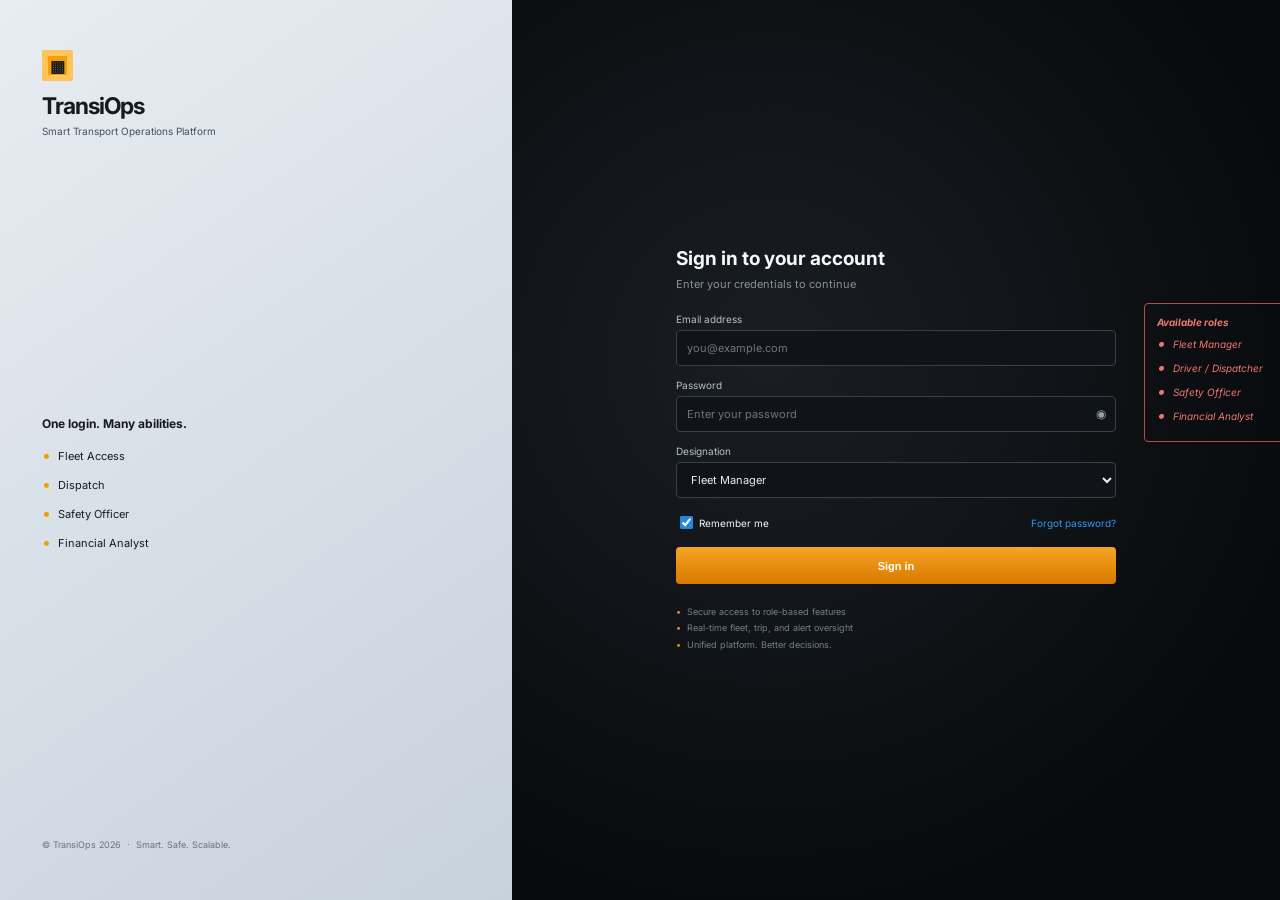
==== frontend/analytics.html @ 62c71bc3 "feat(frontend): complete operations workflows and Docker setup" ====
<!doctype html>
<html lang="en">

<head>
  <meta charset="utf-8">
  <meta name="viewport" content="width=device-width,initial-scale=1">
  <title>TransitOps | Reports</title>
  <link rel="stylesheet" href="css/global.css">
</head>

<body data-page="analytics">
  <div class="app">
    <aside class="sidebar">
      <div class="brand">Transi<b>Ops</b></div>
      <nav class="nav"><a href="dashboard.html">Dashboard</a><a href="vehicles.html">Vehicles</a><a
          href="drivers.html">Drivers</a><a href="trips.html">Trips</a><a href="maintenance.html">Maintenance</a><a
          href="fuel.html">Fuel & Expenses</a><a class="active" href="analytics.html">Reports</a><a
          href="settings.html">Settings</a></nav>
    </aside>
    <main class="main">
      <header class="topbar"><input class="search" placeholder="Search reports...">
        <div class="user" id="currentRole">Role: — <span class="avatar">T</span></div>
      </header>
      <section class="page">
        <div class="page-head">
          <div>
            <h1>Reports & Analytics</h1>
            <p>Operational cost, fuel efficiency, fleet utilization and vehicle ROI.</p>
          </div>
          <div class="report-actions"><button class="button blue" id="exportCsv">Export CSV</button></div>
        </div>
        <div class="summary-grid">
          <article class="summary"><span>Total operational cost</span><strong id="reportCost">₹0</strong></article>
          <article class="summary"><span>Fuel efficiency</span><strong id="reportEfficiency">—</strong></article>
          <article class="summary"><span>Fleet utilization</span><strong id="reportUtilization">0%</strong></article>
          <article class="summary"><span>Total planned distance</span><strong id="reportDistance">0 km</strong>
          </article>
          <article class="summary"><span>Fuel consumed</span><strong id="reportFuel">0 L</strong></article>
          <article class="summary"><span>Vehicle ROI</span><strong id="reportRoi">—</strong></article>
        </div>
        <section class="card table-card">
          <h2 class="section-title">Vehicle cost & efficiency</h2>
          <table>
            <thead>
              <tr>
                <th>Vehicle</th>
                <th>Fuel cost</th>
                <th>Maintenance cost</th>
                <th>Other expense</th>
                <th>Operational cost</th>
                <th>Fuel efficiency</th>
                <th>ROI</th>
              </tr>
            </thead>
            <tbody id="reportRows"></tbody>
          </table>
          <div id="reportEmpty" class="empty-state"><b>No report data yet</b>Add vehicles, fuel logs or maintenance
            records to generate analytics.</div>
        </section>
      </section>
    </main>
  </div>
  <script src="js/app.js"></script>
</body>

</html>
---- frontend/css/global.css ----
:root {
  --bg: #07090b;
  --panel: #101419;
  --panel-2: #151a20;
  --line: #2a3037;
  --muted: #8f98a3;
  --text: #f2f5f7;
  --orange: #f59b13;
  --blue: #4aa3ff;
  --green: #25c55a;
  --red: #f05252;
  --yellow: #f8b728;
}

* {
  box-sizing: border-box;
}

body {
  margin: 0;
  background: var(--bg);
  color: var(--text);
  font-family: Inter, Poppins, Arial, sans-serif;
  font-size: 13px;
  overflow-x: hidden;
}

a {
  color: inherit;
  text-decoration: none;
}

.app {
  min-height: 100vh;
  display: grid;
  grid-template-columns: 132px 1fr;
}

.sidebar {
  background: linear-gradient(180deg, #12171c, #0b0e12);
  border-right: 1px solid var(--line);
  padding: 21px 11px;
}

.brand {
  font-size: 15px;
  font-weight: 800;
  letter-spacing: -.7px;
  margin: 0 9px 28px;
}

.brand b {
  color: var(--orange);
}

.nav {
  display: grid;
  gap: 4px;
}

.nav a {
  color: #d0d6db;
  border-radius: 4px;
  padding: 10px 9px;
  font-size: 12px;
}

.nav a:hover,
.nav a.active {
  background: linear-gradient(90deg, #754408, #c97407);
  color: #fff;
  box-shadow: inset 0 0 0 1px #ec920c;
}

.main {
  min-width: 0;
}

.topbar {
  height: 70px;
  border-bottom: 1px solid var(--line);
  display: flex;
  align-items: center;
  justify-content: space-between;
  padding: 0 27px;
  background: #101419;
}

.search {
  width: 205px;
  height: 31px;
  background: #0a0d10;
  border: 1px solid #303740;
  color: #e4e9ec;
  border-radius: 4px;
  padding: 0 10px;
  font-size: 11px;
}

.search::placeholder {
  color: #727b84
}

.user {
  display: flex;
  align-items: center;
  gap: 12px;
  color: #c9d0d6;
  font-size: 11px
}

.avatar {
  width: 27px;
  height: 27px;
  border-radius: 50%;
  display: grid;
  place-items: center;
  background: #4b9ce4;
  color: #10263d;
  font-weight: 800;
  font-size: 14px;
}

.page {
  padding: 25px 27px 38px;
}

.page-head {
  display: flex;
  justify-content: space-between;
  align-items: center;
  margin-bottom: 22px;
}

.page-head h1 {
  font-size: 20px;
  margin: 0;
  letter-spacing: -.4px;
}

.page-head p {
  color: var(--muted);
  margin: 4px 0 0;
  font-size: 12px;
}

.filters {
  display: flex;
  gap: 9px;
  margin-bottom: 17px;
}

.filter {
  background: #11161b;
  color: #c8d0d7;
  border: 1px solid #303841;
  border-radius: 3px;
  padding: 7px 9px;
  min-width: 95px;
  font-size: 10px;
}

.button {
  border: 0;
  border-radius: 4px;
  background: linear-gradient(180deg, #f7aa2d, #dc7900);
  padding: 9px 15px;
  color: #fff;
  cursor: pointer;
  font-weight: 700;
  font-size: 11px;
  box-shadow: 0 1px 0 #ffbd50 inset;
}

.button:hover {
  filter: brightness(1.08)
}

.button.blue {
  background: linear-gradient(180deg, #59adff, #1974d2);
  box-shadow: none
}

.button.red {
  background: #e95050;
  box-shadow: none
}

.button.gray {
  background: #242b35;
  box-shadow: none;
  color: #dbe1e5
}

.stats {
  display: grid;
  grid-template-columns: repeat(7, minmax(0, 1fr));
  gap: 12px;
  margin-bottom: 28px;
}

.stat {
  border: 1px solid #343b44;
  min-height: 81px;
  padding: 14px 12px;
  border-radius: 4px;
  background: linear-gradient(135deg, #151a20, #0d1014);
  position: relative;
  overflow: hidden
}

.stat:before {
  content: "";
  position: absolute;
  width: 3px;
  top: 0;
  bottom: 0;
  left: 0;
  background: var(--accent, #68727d)
}

.stat span {
  font-size: 9px;
  color: #b6bec6;
  text-transform: uppercase
}

.stat strong {
  display: block;
  font-size: 25px;
  line-height: 1.25;
  margin-top: 5px
}

.stat.orange {
  --accent: var(--orange)
}

.stat.green {
  --accent: var(--green)
}

.stat.blue {
  --accent: var(--blue)
}

.stat.red {
  --accent: var(--red)
}

.split {
  display: grid;
  grid-template-columns: 1.28fr .8fr;
  gap: 26px;
}

.section-title {
  margin: 0 0 14px;
  font-size: 12px;
  text-transform: uppercase;
  color: #c6cdd3;
  letter-spacing: .15px
}

.card {
  background: linear-gradient(135deg, #11161b, #0c0f13);
  border: 1px solid #282f36;
  border-radius: 4px;
  padding: 16px;
}

table {
  border-collapse: collapse;
  width: 100%
}

th {
  text-align: left;
  color: #9099a2;
  font-size: 9px;
  font-weight: 600;
  padding: 0 0 12px;
  text-transform: uppercase
}

td {
  padding: 10px 0;
  border-top: 1px solid #252b31;
  font-size: 11px;
  color: #dbe0e4
}

tr:first-child td {
  border-top: 0
}

.muted {
  color: var(--muted)
}

.badge {
  display: inline-block;
  padding: 4px 9px;
  border-radius: 4px;
  font-size: 9px;
  font-weight: 700;
  min-width: 58px;
  text-align: center
}

.badge.green {
  background: #0fa840;
  color: #07190e
}

.badge.blue {
  background: #368fe8;
  color: #071a2f
}

.badge.yellow {
  background: #e6a50b;
  color: #2d1900
}

.badge.red {
  background: #f04c50;
  color: #2e0606
}

.badge.gray {
  background: #65717d;
  color: #101519
}

.progress-row {
  display: grid;
  grid-template-columns: 80px 1fr 28px;
  align-items: center;
  gap: 10px;
  margin: 13px 0;
  font-size: 11px
}

.bar {
  height: 9px;
  background: #20262d;
  border-radius: 2px;
  overflow: hidden
}

.bar i {
  height: 100%;
  display: block;
  background: var(--bar, var(--green))
}

.note {
  font-size: 10px;
  color: var(--orange);
  margin-top: 14px
}

.actions {
  display: flex;
  gap: 7px
}

.small-btn {
  border: 0;
  border-radius: 3px;
  padding: 5px 10px;
  font-size: 9px;
  font-weight: 700;
  background: #2a9be8;
  color: #061923;
  cursor: pointer
}

.small-btn.orange {
  background: var(--orange);
  color: #321800
}

.table-card {
  padding: 17px 16px;
  overflow-x: auto
}

.table-card table {
  table-layout: auto;
  min-width: 620px
}

.table-card td,
.table-card th {
  white-space: nowrap
}

.route {
  color: #ccd4da
}

.status-dot {
  display: inline-block;
  width: 8px;
  height: 8px;
  border-radius: 50%;
  background: var(--green);
  margin-right: 5px
}

.status-dot.wait {
  background: var(--yellow)
}

.dispatcher {
  display: grid;
  grid-template-columns: 1.35fr 1fr;
  gap: 24px
}

.steps {
  display: flex;
  align-items: center;
  justify-content: space-between;
  margin: 5px 4px 26px
}

.step {
  position: relative;
  text-align: center;
  color: #aab2bb;
  font-size: 9px;
  flex: 1
}

.step:before {
  content: "";
  display: block;
  width: 12px;
  height: 12px;
  border-radius: 50%;
  background: #e5e9ec;
  margin: 0 auto 7px;
  position: relative;
  z-index: 1
}

.step:not(:last-child):after {
  content: "";
  position: absolute;
  height: 2px;
  background: #78818a;
  left: 51%;
  right: -49%;
  top: 5px
}

.step.active {
  color: var(--green)
}

.step.active:before {
  background: var(--green)
}

.form-grid {
  display: grid;
  gap: 10px
}

.field label {
  display: block;
  color: #a8b0b9;
  font-size: 9px;
  margin-bottom: 5px;
  text-transform: uppercase
}

.field input,
.field select,
.field textarea {
  width: 100%;
  height: 34px;
  border: 1px solid #39414b;
  border-radius: 3px;
  background: #0c1014;
  color: #dce1e5;
  padding: 0 9px;
  font: inherit;
  font-size: 11px
}

.field textarea {
  height: 58px;
  padding-top: 8px;
  resize: none;
  border-color: #b44343
}

.form-actions {
  display: flex;
  gap: 10px;
  margin-top: 13px
}

.form-actions .button {
  flex: 1
}

.live-title {
  display: flex;
  justify-content: space-between;
  align-items: center;
  border-bottom: 1px solid #272e35;
  padding-bottom: 11px;
  margin-bottom: 7px
}

.live-title h3 {
  font-size: 12px;
  margin: 0
}

.live-item {
  padding: 12px 0;
  border-bottom: 1px solid #272e35
}

.live-item strong {
  font-size: 11px
}

.live-item .live-meta {
  display: flex;
  justify-content: space-between;
  color: #87919a;
  font-size: 9px;
  margin-top: 5px
}

.live-item .actions {
  margin-top: 9px
}

.estimate {
  margin-top: 15px
}

.estimate h3 {
  font-size: 11px;
  margin: 0 0 10px
}

.estimate p {
  color: #a9b2ba;
  font-size: 10px;
  line-height: 1.7;
  margin: 0
}

.validation-card { align-self: start; }
.rule-check { align-items: center; border-bottom: 1px solid #272e35; display: grid; gap: 10px; grid-template-columns: 25px 1fr auto; padding: 14px 0; }
.rule-check:last-of-type { border-bottom: 0; }
.rule-check .rule-icon { align-items: center; background: #27313a; border-radius: 50%; color: #96a1aa; display: flex; font-size: 13px; height: 22px; justify-content: center; width: 22px; }
.rule-check strong { display: block; font-size: 11px; }.rule-check p { color: #87919a; font-size: 9px; line-height: 1.4; margin: 3px 0 0; }.rule-check b { color: #aab4bd; font-size: 9px; }
.rule-check.pass .rule-icon { background: #155d2f; color: #71e59b; }.rule-check.pass b { color: #62d98c; }.rule-check.fail .rule-icon { background: #642629; color: #ff9595; }.rule-check.fail b { color: #ff8a8a; }
.trip-list { margin-top: 22px; }

.decision-panel { background: linear-gradient(115deg, #111a21, #11161b); border: 1px solid #2f3942; border-radius: 6px; margin: 0 0 25px; padding: 16px; }
.decision-heading { align-items: center; display: flex; justify-content: space-between; margin-bottom: 13px; }.decision-heading h2 { font-size: 14px; margin: 3px 0 0; }.eyebrow { color: #52a5ee; font-size: 9px; font-weight: 700; letter-spacing: .12em; }
.decision-grid { display: grid; gap: 12px; grid-template-columns: repeat(3, 1fr); }.decision-grid article { align-items: center; background: #0d1217; border: 1px solid #263039; border-radius: 4px; display: flex; gap: 10px; min-width: 0; padding: 11px; }.decision-grid b { display: block; font-size: 11px; overflow: hidden; text-overflow: ellipsis; white-space: nowrap; }.decision-grid p { color: #8c97a0; font-size: 9px; margin: 4px 0 0; }
.decision-icon { align-items: center; background: #165d31; border-radius: 50%; color: #71e59b; display: flex; flex: 0 0 auto; font-size: 13px; font-weight: 800; height: 25px; justify-content: center; width: 25px; }.decision-icon.warn { background: #61470f; color: #ffd36d; }.decision-icon.blue-dot { background: #174e7d; color: #8ac6ff; }

@media(max-width:1100px) {
  .stats {
    grid-template-columns: repeat(3, 1fr)
  }

  .split,
  .dispatcher {
    grid-template-columns: 1fr
  }

  .app {
    grid-template-columns: 120px minmax(0, 1fr)
  }

  .sidebar {
    padding-left: 8px;
    padding-right: 8px
  }

  .topbar,
  .page {
    padding-left: 20px;
    padding-right: 20px
  }
}

@media(max-width:700px) {
  .app {
    display: block
  }

  .sidebar {
    border-right: 0;
    border-bottom: 1px solid var(--line);
    padding: 13px 12px 10px
  }

  .brand {
    margin: 0 4px 11px
  }

  .nav {
    display: flex;
    overflow-x: auto;
    gap: 6px;
    padding-bottom: 3px
  }

  .nav a {
    flex: 0 0 auto;
    padding: 8px 10px;
    font-size: 11px
  }

  .nav::-webkit-scrollbar {
    height: 4px
  }

  .nav::-webkit-scrollbar-thumb {
    background: #39414a;
    border-radius: 5px
  }

  .topbar {
    height: 58px;
    padding: 0 14px
  }

  .search {
    width: min(56vw, 205px)
  }

  .user {
    gap: 7px;
    font-size: 10px
  }

  .page {
    padding: 19px 14px 30px
  }

  .page-head {
    align-items: flex-start;
    gap: 12px;
    margin-bottom: 18px
  }

  .page-head h1 {
    font-size: 18px
  }

  .page-head p {
    line-height: 1.5
  }

  .page-head .button {
    white-space: nowrap;
    padding: 9px 11px
  }

  .filters {
    flex-wrap: wrap;
    gap: 7px
  }

  .filter {
    flex: 1 1 120px;
    min-width: 0
  }

  .stats {
    grid-template-columns: repeat(2, minmax(0, 1fr));
    gap: 9px;
    margin-bottom: 22px
  }

  .stat {
    min-height: 73px;
    padding: 11px
  }

  .stat strong {
    font-size: 22px
  }

  .split,
  .dispatcher {
    gap: 18px
  }

  .card {
    padding: 13px
  }

  .table-card {
    padding: 13px
  }

  .progress-row {
    grid-template-columns: 70px minmax(0, 1fr) 22px;
    gap: 7px
  }

  .live-item .live-meta {
    gap: 10px
  }

  .steps {
    margin-left: 0;
    margin-right: 0
  }

  .step {
    font-size: 8px
  }

  .form-actions {
    flex-direction: column
  }

  .form-actions .button {
    width: 100%
  }

  .decision-grid {
    grid-template-columns: 1fr
  }
}

@media(max-width:380px) {
  .stats {
    grid-template-columns: 1fr
  }

  .user {
    font-size: 0
  }

  .avatar {
    width: 25px;
    height: 25px
  }

  .page-head {
    flex-direction: column
  }

  .page-head .button {
    width: 100%
  }

  .steps {
    overflow: hidden
  }

  .step {
    min-width: 47px
  }

  .filter {
    flex-basis: 100%
  }
}

.stat.yellow {
  --accent: var(--yellow)
}

.empty-state {
  padding: 42px 18px;
  text-align: center;
  color: var(--muted);
  border: 1px dashed #39414a;
  border-radius: 4px
}

.empty-state b {
  display: block;
  color: #d9e0e6;
  font-size: 13px;
  margin-bottom: 6px
}

.management {
  display: grid;
  grid-template-columns: minmax(280px, .75fr) minmax(0, 1.25fr);
  gap: 22px
}

.form-card h2 {
  font-size: 14px;
  margin: 0 0 16px
}

.form-card .button {
  margin-top: 4px;
  width: 100%
}

.form-card .field input,
.form-card .field select {
  height: 37px
}

.table-actions {
  display: flex;
  gap: 6px
}

.danger-btn {
  border: 0;
  border-radius: 3px;
  background: #54272a;
  color: #ff9999;
  padding: 5px 8px;
  font-size: 9px;
  cursor: pointer
}

.secondary-btn {
  border: 0;
  border-radius: 3px;
  background: #26303a;
  color: #d3dbe0;
  padding: 5px 8px;
  font-size: 9px;
  cursor: pointer
}

.summary-grid {
  display: grid;
  grid-template-columns: repeat(3, 1fr);
  gap: 12px;
  margin-bottom: 20px
}

.summary {
  background: #10161b;
  border: 1px solid #303841;
  padding: 14px;
  border-radius: 4px
}

.summary span {
  font-size: 10px;
  color: #a3adb6
}

.summary strong {
  display: block;
  font-size: 21px;
  margin-top: 5px
}

.notice {
  padding: 10px 12px;
  border-radius: 4px;
  background: #13251a;
  color: #82dca0;
  font-size: 11px;
  margin: 0 0 15px;
  display: none
}

.notice.error {
  background: #321a1c;
  color: #ff9e9e
}

.report-actions {
  display: flex;
  gap: 9px;
  flex-wrap: wrap
}

.permissions td {
  text-align: center
}

.permissions td:first-child {
  text-align: left
}

.permissions input {
  accent-color: #f59b13
}

@media(max-width:900px) {
  .management {
    grid-template-columns: 1fr
  }

  .summary-grid {
    grid-template-columns: repeat(2, 1fr)
  }
}

@media(max-width:500px) {
  .summary-grid {
    grid-template-columns: 1fr
  }

  .table-actions {
    flex-wrap: wrap
  }
}
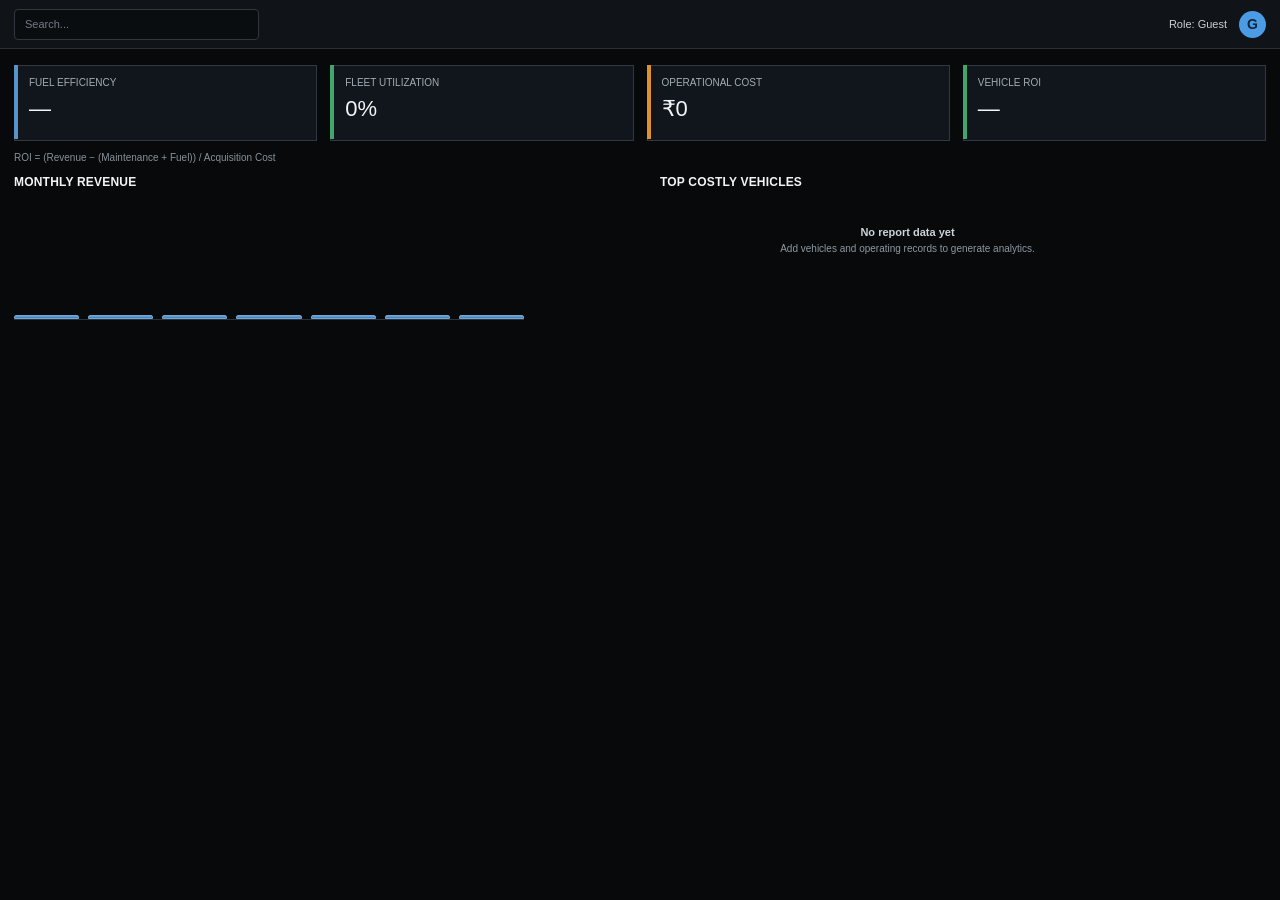
==== commit 99dd4851: "update frontend files" ====
--- a/frontend/analytics.html
+++ b/frontend/analytics.html
@@ -10,57 +10,71 @@
 
 <body data-page="analytics">
   <div class="app">
-    <aside class="sidebar">
-      <div class="brand">Transi<b>Ops</b></div>
-      <nav class="nav"><a href="dashboard.html">Dashboard</a><a href="vehicles.html">Vehicles</a><a
-          href="drivers.html">Drivers</a><a href="trips.html">Trips</a><a href="maintenance.html">Maintenance</a><a
-          href="fuel.html">Fuel & Expenses</a><a class="active" href="analytics.html">Reports</a><a
-          href="settings.html">Settings</a></nav>
-    </aside>
     <main class="main">
-      <header class="topbar"><input class="search" placeholder="Search reports...">
-        <div class="user" id="currentRole">Role: — <span class="avatar">T</span></div>
+      <header class="topbar">
+        <input class="search" placeholder="Search..." data-search="analytics">
+        <div class="user" id="currentRole">Role: &mdash; <span class="avatar">T</span></div>
       </header>
+
       <section class="page">
-        <div class="page-head">
-          <div>
-            <h1>Reports & Analytics</h1>
-            <p>Operational cost, fuel efficiency, fleet utilization and vehicle ROI.</p>
-          </div>
-          <div class="report-actions"><button class="button blue" id="exportCsv">Export CSV</button></div>
+        <div class="analytics-kpis">
+          <article class="analytics-kpi blue-accent">
+            <span>Fuel efficiency</span>
+            <strong id="reportEfficiency">&mdash;</strong>
+          </article>
+          <article class="analytics-kpi green-accent">
+            <span>Fleet utilization</span>
+            <strong id="reportUtilization">0%</strong>
+          </article>
+          <article class="analytics-kpi orange-accent">
+            <span>Operational cost</span>
+            <strong id="reportCost">&#8377;0</strong>
+          </article>
+          <article class="analytics-kpi yellow-accent">
+            <span>Vehicle ROI</span>
+            <strong id="reportRoi">&mdash;</strong>
+          </article>
         </div>
-        <div class="summary-grid">
-          <article class="summary"><span>Total operational cost</span><strong id="reportCost">₹0</strong></article>
-          <article class="summary"><span>Fuel efficiency</span><strong id="reportEfficiency">—</strong></article>
-          <article class="summary"><span>Fleet utilization</span><strong id="reportUtilization">0%</strong></article>
-          <article class="summary"><span>Total planned distance</span><strong id="reportDistance">0 km</strong>
-          </article>
-          <article class="summary"><span>Fuel consumed</span><strong id="reportFuel">0 L</strong></article>
-          <article class="summary"><span>Vehicle ROI</span><strong id="reportRoi">—</strong></article>
+        <p class="roi-formula">ROI = (Revenue &minus; (Maintenance + Fuel)) / Acquisition Cost</p>
+
+        <div class="analytics-grid">
+          <section class="analytics-panel activity-panel">
+            <div class="analytics-panel-heading">
+              <div>
+                <h2>Monthly Revenue</h2>
+              </div>
+            </div>
+            <div id="activityChart" class="activity-chart" aria-label="Seven day operating cost chart"></div>
+          </section>
+
+          <section class="analytics-panel costly-panel">
+            <div class="analytics-panel-heading">
+              <div>
+                <h2>Top costly vehicles</h2>
+                <p>Operational cost by vehicle.</p>
+              </div>
+            </div>
+            <div id="costlyVehicles" class="costly-vehicles"></div>
+            <div id="reportEmpty" class="analytics-empty">
+              <b>No report data yet</b>
+              Add vehicles and operating records to generate analytics.
+            </div>
+          </section>
         </div>
-        <section class="card table-card">
-          <h2 class="section-title">Vehicle cost & efficiency</h2>
-          <table>
-            <thead>
-              <tr>
-                <th>Vehicle</th>
-                <th>Fuel cost</th>
-                <th>Maintenance cost</th>
-                <th>Other expense</th>
-                <th>Operational cost</th>
-                <th>Fuel efficiency</th>
-                <th>ROI</th>
-              </tr>
-            </thead>
-            <tbody id="reportRows"></tbody>
-          </table>
-          <div id="reportEmpty" class="empty-state"><b>No report data yet</b>Add vehicles, fuel logs or maintenance
-            records to generate analytics.</div>
-        </section>
       </section>
     </main>
   </div>
+
+  <script src="js/config.js"></script>
+  <script src="js/api.js"></script>
+  <script src="js/utils.js"></script>
+  <script src="js/data.js"></script>
+  <script src="js/ui.js"></script>
+  <script src="js/vehicles.js"></script>
+  <script src="js/drivers.js"></script>
+  <script src="js/trips.js"></script>
+  <script src="js/pages/analytics.js"></script>
   <script src="js/app.js"></script>
 </body>
 
-</html>+</html>
--- a/frontend/css/global.css
+++ b/frontend/css/global.css
@@ -132,6 +132,65 @@
   margin-bottom: 22px;
 }
 
+body[data-page="settings"] .management {
+  gap: 28px;
+}
+
+body[data-page="settings"] .form-card {
+  padding: 22px;
+  background: #10161b;
+  border: 1px solid rgba(255,255,255,.05);
+  border-radius: 10px;
+}
+
+body[data-page="settings"] .form-card .field label {
+  display: block;
+  font-size: 10px;
+  color: #8b97a2;
+  margin-bottom: 8px;
+  text-transform: uppercase;
+  letter-spacing: .18em;
+}
+
+body[data-page="settings"] .form-card .field input,
+body[data-page="settings"] .form-card .field select {
+  font-size: 13px;
+}
+
+body[data-page="settings"] .section-title {
+  color: #fff;
+  font-size: 12px;
+  letter-spacing: .16em;
+  margin-bottom: 16px;
+}
+
+body[data-page="settings"] .permissions {
+  width: 100%;
+  border-collapse: collapse;
+}
+
+body[data-page="settings"] .permissions td,
+body[data-page="settings"] .permissions th {
+  border-bottom: 1px solid rgba(255,255,255,.07);
+  padding: 12px 14px;
+}
+
+body[data-page="settings"] .permissions th {
+  color: #8b97a2;
+  font-size: 9px;
+  text-transform: uppercase;
+  letter-spacing: .2em;
+}
+
+body[data-page="settings"] .permissions td:first-child {
+  color: #f7f9fb;
+  font-weight: 500;
+}
+
+body[data-page="settings"] .permissions td {
+  color: #c8d0d7;
+}
+
 .page-head h1 {
   font-size: 20px;
   margin: 0;
@@ -384,17 +443,35 @@
 
 .table-card {
   padding: 17px 16px;
-  overflow-x: auto
+  overflow-x: auto;
+  background: transparent;
+  border: 0;
 }
 
 .table-card table {
   table-layout: auto;
-  min-width: 620px
+  min-width: 620px;
+  width: 100%;
+  border-collapse: collapse;
 }
 
 .table-card td,
 .table-card th {
-  white-space: nowrap
+  white-space: nowrap;
+  padding: 10px 12px;
+  border-bottom: 1px solid rgba(255,255,255,.05);
+}
+
+body[data-page="settings"] .table-card th {
+  color: #a3adb6;
+  font-size: 10px;
+  text-transform: uppercase;
+  font-weight: 500;
+}
+
+body[data-page="settings"] .table-card td {
+  color: #e4e9ec;
+  font-size: 12px;
 }
 
 .route {
@@ -798,23 +875,30 @@
 
 .management {
   display: grid;
-  grid-template-columns: minmax(280px, .75fr) minmax(0, 1.25fr);
-  gap: 22px
+  grid-template-columns: minmax(320px, .65fr) minmax(0, 1.35fr);
+  gap: 22px;
 }
 
 .form-card h2 {
   font-size: 14px;
-  margin: 0 0 16px
+  margin: 0 0 16px;
 }
 
 .form-card .button {
-  margin-top: 4px;
-  width: 100%
+  margin-top: 16px;
+  width: auto;
+  min-width: 160px;
+  padding: 10px 18px;
 }
 
 .form-card .field input,
 .form-card .field select {
-  height: 37px
+  height: 42px;
+  border: 1px solid #2e3742;
+  background: rgba(255,255,255,.03);
+  color: #eef2f7;
+  border-radius: 8px;
+  padding: 0 12px;
 }
 
 .table-actions {
@@ -888,6 +972,151 @@
   flex-wrap: wrap
 }
 
+.analytics-kpis {
+  display: grid;
+  grid-template-columns: repeat(4, minmax(0, 1fr));
+  gap: 10px;
+  margin-bottom: 16px
+}
+
+.analytics-kpi {
+  background: #10161b;
+  border: 1px solid #303841;
+  border-radius: 3px;
+  min-height: 94px;
+  padding: 12px 13px;
+  position: relative
+}
+
+.analytics-kpi::before {
+  background: #5794ca;
+  content: '';
+  height: 100%;
+  left: -1px;
+  position: absolute;
+  top: -1px;
+  width: 3px
+}
+
+.analytics-kpi.green-accent::before { background: #42a66c; }
+.analytics-kpi.orange-accent::before { background: #df922b; }
+.analytics-kpi.yellow-accent::before { background: #c5a843; }
+.analytics-kpi span { color: #a3adb6; display: block; font-size: 10px; text-transform: uppercase; }
+.analytics-kpi strong { display: block; font-size: 21px; letter-spacing: normal; font-weight: 400; margin: 7px 0 5px; }
+.analytics-kpi small { color: #7e8994; font-size: 9px; }
+
+.analytics-grid {
+  display: grid;
+  gap: 14px;
+  grid-template-columns: minmax(0, 1.25fr) minmax(230px, .75fr)
+}
+
+.analytics-panel {
+  background: #10161b;
+  border: 1px solid #303841;
+  border-radius: 3px;
+  min-height: 258px;
+  padding: 14px
+}
+
+.analytics-panel-heading { align-items: flex-start; display: flex; justify-content: space-between; }
+.analytics-panel h2 { font-size: 12px; margin: 0; }
+.analytics-panel p { color: #85909a; font-size: 9px; margin: 4px 0 0; }
+.chart-key { color: #9ba6b0; font-size: 9px; white-space: nowrap; }
+.chart-key i { background: #5591c5; display: inline-block; height: 8px; margin-right: 4px; vertical-align: -1px; width: 8px; }
+
+.activity-chart {
+  align-items: end;
+  border-bottom: 1px solid #2a333b;
+  display: grid;
+  gap: 9px;
+  grid-template-columns: repeat(7, 1fr);
+  height: 174px;
+  margin-top: 19px;
+  padding: 0 5px
+}
+
+.chart-column { align-items: center; display: flex; flex-direction: column; height: 100%; justify-content: end; min-width: 0; position: relative; }
+.chart-column i { background: linear-gradient(180deg, #6da9df, #3c79ae); display: block; max-width: 42px; transition: height .2s ease; width: 100%; }
+.chart-column b { color: #93a0aa; font-size: 9px; font-weight: 500; margin: 8px 0 -20px; }
+.chart-value { color: #aab6c0; font-size: 8px; height: 14px; overflow: hidden; text-align: center; white-space: nowrap; }
+
+.costly-vehicles { margin-top: 21px; }
+.costly-row { display: grid; gap: 6px; grid-template-columns: 1fr auto; margin-bottom: 16px; }
+.costly-row b { color: #d9e0e5; display: block; font-size: 10px; }
+.costly-row span { color: #7d8993; display: block; font-size: 9px; margin-top: 2px; }
+.costly-row strong { color: #cfd7dd; font-size: 10px; }
+.cost-track { background: #242d34; grid-column: 1 / -1; height: 6px; overflow: hidden; }
+.cost-track i { background: #5794ca; display: block; height: 100%; }
+.cost-track i.red { background: #e66b70; }.cost-track i.orange { background: #e9a14b; }.cost-track i.yellow { background: #d9b859; }
+.analytics-empty { color: #8d99a2; font-size: 10px; line-height: 1.5; margin-top: 35px; text-align: center; }
+.analytics-empty b { color: #cdd4da; display: block; font-size: 11px; }
+
+/* Compact, full-width reports layout. */
+body[data-page="analytics"] .app { display: block; }
+body[data-page="analytics"] .topbar { height: 49px; padding: 0 14px; }
+body[data-page="analytics"] .topbar .search { width: 245px; }
+body[data-page="analytics"] .page { padding: 16px 14px 30px; }
+body[data-page="analytics"] .analytics-kpis { gap: 13px; margin: 0; }
+body[data-page="analytics"] .analytics-kpi { border-radius: 0; min-height: 76px; padding: 11px 14px; }
+body[data-page="analytics"] .analytics-kpi strong { font-size: 22px; font-weight: 400; margin-top: 8px; }
+body[data-page="analytics"] .analytics-kpi::before { width: 4px; }
+body[data-page="analytics"] .yellow-accent::before { background: #42a66c; }
+body[data-page="analytics"] .roi-formula { color: #87919a; font-size: 10px; margin: 11px 0 12px; }
+body[data-page="analytics"] .analytics-grid { gap: 40px; grid-template-columns: minmax(0, 1fr) minmax(380px, 1fr); }
+body[data-page="analytics"] .analytics-panel { background: transparent; border: 0; border-radius: 0; min-height: 160px; padding: 0; }
+body[data-page="analytics"] .analytics-panel h2 { font-size: 12px; font-weight: 600; letter-spacing: .2px; text-transform: uppercase; }
+body[data-page="analytics"] .analytics-panel p,
+body[data-page="analytics"] .chart-key { display: none; }
+body[data-page="analytics"] .activity-chart { height: 110px; margin-top: 21px; max-width: 510px; padding: 0; }
+body[data-page="analytics"] .chart-column { justify-content: end; }
+body[data-page="analytics"] .chart-column i { border: 1px solid #72a5d1; border-radius: 2px 2px 0 0; max-width: none; }
+body[data-page="analytics"] .chart-column b { display: none; }
+body[data-page="analytics"] .chart-value { display: none; }
+body[data-page="analytics"] .costly-vehicles { margin-top: 17px; max-width: 495px; }
+body[data-page="analytics"] .costly-row { align-items: center; column-gap: 15px; grid-template-columns: 78px 1fr; margin-bottom: 15px; }
+body[data-page="analytics"] .costly-row b { font-size: 11px; font-weight: 500; }
+body[data-page="analytics"] .costly-row span,
+body[data-page="analytics"] .costly-row strong { display: none; }
+body[data-page="analytics"] .cost-track { grid-column: 2; height: 12px; }
+body[data-page="analytics"] .analytics-empty { max-width: 495px; }
+
+/* Full-width fuel and expenses ledger. */
+body[data-page="fuel"] .app { display: block; }
+body[data-page="fuel"] .topbar { height: 54px; padding: 0 21px; }
+body[data-page="fuel"] .topbar .search { width: 255px; }
+body[data-page="fuel"] .page { padding: 18px 22px 35px; }
+.fuel-section-heading { align-items: center; display: flex; justify-content: space-between; margin-bottom: 12px; }
+.fuel-section-heading h1,
+.expense-section h2 { font-size: 12px; font-weight: 600; letter-spacing: .25px; margin: 0; text-transform: uppercase; }
+.fuel-actions { display: flex; gap: 10px; }
+.fuel-actions .button { min-width: 150px; padding: 10px 18px; }
+.fuel-entry-panel { background: #11171c; border: 1px solid #39434c; margin: 0 0 16px; padding: 14px; }
+.form-heading { align-items: center; display: flex; justify-content: space-between; margin-bottom: 10px; }
+.form-heading h2 { font-size: 13px; margin: 0; }
+.close-entry { background: transparent; border: 0; color: #b8c2ca; cursor: pointer; font-size: 22px; line-height: 1; }
+.compact-fields { align-items: end; display: grid; gap: 10px; grid-template-columns: 1.2fr 1fr .8fr .9fr auto; }
+.compact-fields .field { margin: 0; }
+.compact-fields .field label { font-size: 9px; }
+.compact-fields .field input,
+.compact-fields .field select { height: 35px; }
+.compact-fields .button { margin-bottom: 0; min-width: 110px; }
+.fuel-table-wrap { overflow-x: auto; }
+.fuel-table { border-collapse: collapse; min-width: 680px; width: 100%; }
+.fuel-table th { border-bottom: 1px solid #303940; color: #87929b; font-size: 9px; font-weight: 500; padding: 8px 7px; text-align: left; text-transform: uppercase; }
+.fuel-table td { border-bottom: 1px solid #20282e; color: #d0d7dd; font-size: 12px; padding: 8px 7px; }
+.fuel-table td.amount, .fuel-table td.liters, .fuel-table td.date { font-weight: 400; letter-spacing: normal; }
+.fuel-table th:last-child,
+.fuel-table td:last-child { text-align: right; width: 68px; }
+.fuel-table .danger-btn { font-size: 8px; opacity: .7; padding: 4px 6px; }
+.fuel-empty { color: #8b96a0; font-size: 11px; padding: 20px 7px; text-align: center; }
+.expense-section { margin-top: 34px; }
+.expense-section h2 { margin-bottom: 10px; }
+.fuel-total { align-items: center; border-top: 2px solid #c7cdd1; display: flex; gap: 10px; margin-top: 5px; padding: 9px 7px; text-transform: uppercase; }
+.fuel-total b { color: #d5dbe0; font-size: 11px; font-weight: 600; }
+.fuel-total span { color: #89949d; font-size: 10px; }
+.fuel-total strong { color: #e3961f; font-size: 15px; font-weight: 400; letter-spacing: normal; margin-left: auto; }
+
 .permissions td {
   text-align: center
 }
@@ -908,6 +1137,12 @@
   .summary-grid {
     grid-template-columns: repeat(2, 1fr)
   }
+
+  .analytics-kpis { grid-template-columns: repeat(2, 1fr); }
+  .analytics-grid { grid-template-columns: 1fr; }
+
+  body[data-page="analytics"] .analytics-grid { gap: 30px; grid-template-columns: 1fr; }
+  .compact-fields { grid-template-columns: repeat(2, 1fr); }
 }
 
 @media(max-width:500px) {
@@ -915,7 +1150,36 @@
     grid-template-columns: 1fr
   }
 
+  .analytics-kpis { grid-template-columns: 1fr; }
+
+  body[data-page="analytics"] .analytics-kpis { grid-template-columns: 1fr; }
+  body[data-page="fuel"] .topbar { padding: 0 13px; }
+  body[data-page="fuel"] .topbar .search { width: 180px; }
+  body[data-page="fuel"] .page { padding: 15px 13px; }
+  .fuel-section-heading { align-items: flex-start; gap: 12px; flex-direction: column; }
+  .fuel-actions { width: 100%; }
+  .fuel-actions .button { flex: 1; min-width: 0; }
+  .compact-fields { grid-template-columns: 1fr; }
+  .compact-fields .button { width: 100%; }
+
   .table-actions {
     flex-wrap: wrap
   }
 }
+
+/* Keep the reference dashboard composition on tablets and small laptops. */
+@media (min-width:501px) and (max-width:900px) {
+  body[data-page="analytics"] .analytics-kpis {
+    grid-template-columns: repeat(4, minmax(0, 1fr));
+  }
+
+  body[data-page="analytics"] .analytics-kpi {
+    min-height: 76px;
+    padding: 11px 14px;
+  }
+
+  body[data-page="analytics"] .analytics-grid {
+    gap: 40px;
+    grid-template-columns: minmax(0, 1fr) minmax(0, 1fr);
+  }
+}
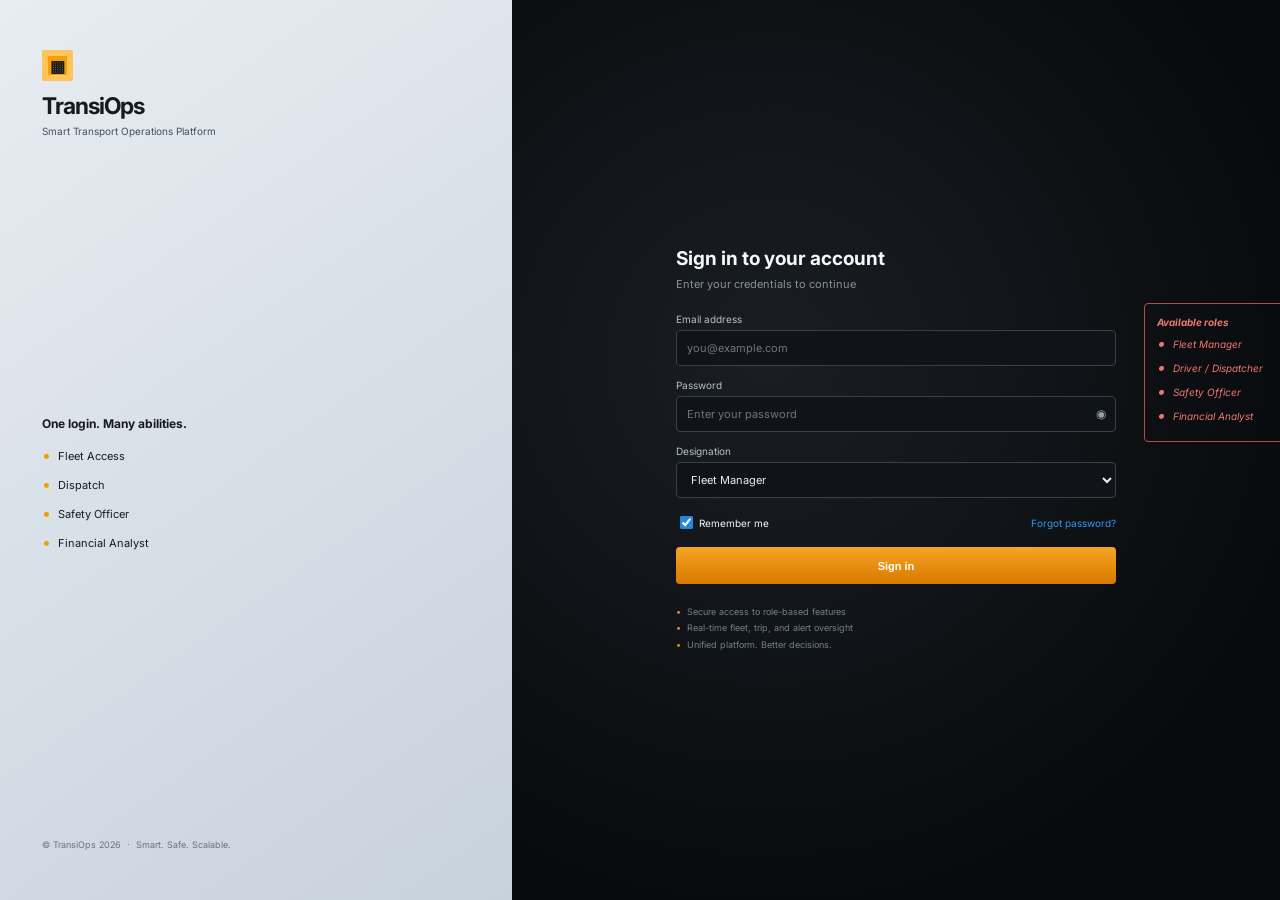
==== commit ee730f88: "Added Changes" ====
--- a/frontend/analytics.html
+++ b/frontend/analytics.html
@@ -10,6 +10,7 @@
 
 <body data-page="analytics">
   <div class="app">
+    <aside class="sidebar"><div class="brand">Transi<b>Ops</b></div><nav class="nav"><a href="dashboard.html">Dashboard</a><a href="vehicles.html">Vehicles</a><a href="drivers.html">Drivers</a><a href="trips.html">Trips</a><a href="maintenance.html">Maintenance</a><a href="fuel.html">Fuel & Expenses</a><a class="active" href="analytics.html">Reports</a><a href="settings.html">Settings</a></nav></aside>
     <main class="main">
       <header class="topbar">
         <input class="search" placeholder="Search..." data-search="analytics">
@@ -17,6 +18,13 @@
       </header>
 
       <section class="page">
+        <div class="page-head">
+          <div>
+            <h1>Reports &amp; Analytics</h1>
+            <p>Operational cost, fuel efficiency and fleet ROI insights.</p>
+          </div>
+          <button class="button" type="button" id="exportCsv">Export CSV</button>
+        </div>
         <div class="analytics-kpis">
           <article class="analytics-kpi blue-accent">
             <span>Fuel efficiency</span>
@@ -35,13 +43,13 @@
             <strong id="reportRoi">&mdash;</strong>
           </article>
         </div>
-        <p class="roi-formula">ROI = (Revenue &minus; (Maintenance + Fuel)) / Acquisition Cost</p>
+        <p class="roi-formula">ROI = &minus;(Maintenance + Fuel + Expenses) / Acquisition Cost &times; 100</p>
 
         <div class="analytics-grid">
           <section class="analytics-panel activity-panel">
             <div class="analytics-panel-heading">
               <div>
-                <h2>Monthly Revenue</h2>
+                <h2>7-Day Operating Cost</h2>
               </div>
             </div>
             <div id="activityChart" class="activity-chart" aria-label="Seven day operating cost chart"></div>
--- a/frontend/css/global.css
+++ b/frontend/css/global.css
@@ -1052,8 +1052,7 @@
 .analytics-empty { color: #8d99a2; font-size: 10px; line-height: 1.5; margin-top: 35px; text-align: center; }
 .analytics-empty b { color: #cdd4da; display: block; font-size: 11px; }
 
-/* Compact, full-width reports layout. */
-body[data-page="analytics"] .app { display: block; }
+/* Compact reports layout (sidebar retained). */
 body[data-page="analytics"] .topbar { height: 49px; padding: 0 14px; }
 body[data-page="analytics"] .topbar .search { width: 245px; }
 body[data-page="analytics"] .page { padding: 16px 14px 30px; }
@@ -1081,8 +1080,7 @@
 body[data-page="analytics"] .cost-track { grid-column: 2; height: 12px; }
 body[data-page="analytics"] .analytics-empty { max-width: 495px; }
 
-/* Full-width fuel and expenses ledger. */
-body[data-page="fuel"] .app { display: block; }
+/* Fuel and expenses ledger (sidebar retained). */
 body[data-page="fuel"] .topbar { height: 54px; padding: 0 21px; }
 body[data-page="fuel"] .topbar .search { width: 255px; }
 body[data-page="fuel"] .page { padding: 18px 22px 35px; }
